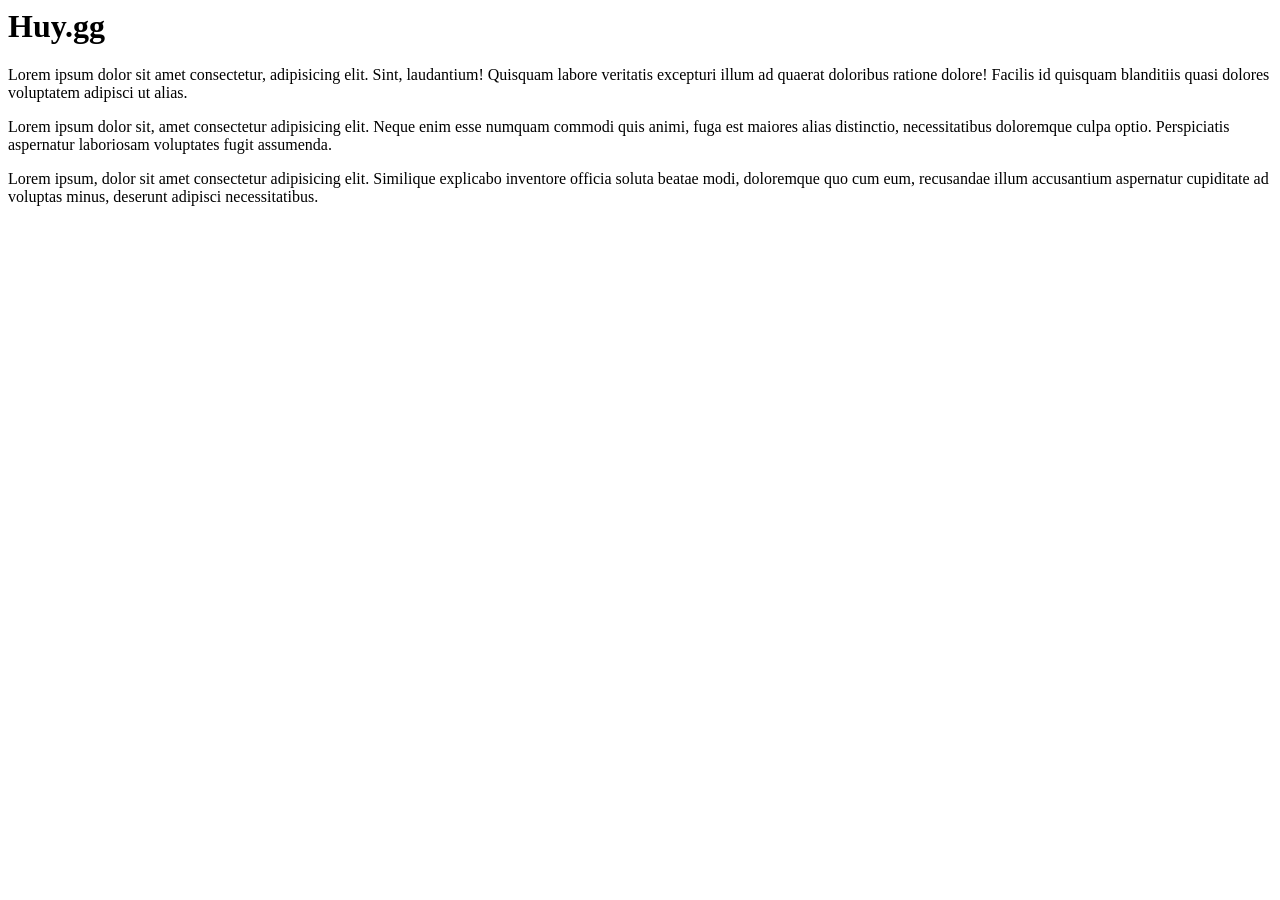
==== index.html @ 03ece43c "styling" ====
<html lang="en">
<head>
    <meta charset="UTF-8">
    <meta name="viewport" content="width=device-width, initial-scale=1.0">
    <title>Document</title>
    <link rel="styleshee" href="style.css">
</head>
<body>
    <h1>Huy.gg</h1>
    <p>Lorem ipsum dolor sit amet consectetur, adipisicing elit. Sint, laudantium! Quisquam labore veritatis excepturi illum ad quaerat doloribus ratione dolore! Facilis id quisquam blanditiis quasi dolores voluptatem adipisci ut alias.</p>
    <p>Lorem ipsum dolor sit, amet consectetur adipisicing elit. Neque enim esse numquam commodi quis animi, fuga est maiores alias distinctio, necessitatibus doloremque culpa optio. Perspiciatis aspernatur laboriosam voluptates fugit assumenda.</p>
    <p>Lorem ipsum, dolor sit amet consectetur adipisicing elit. Similique explicabo inventore officia soluta beatae modi, doloremque quo cum eum, recusandae illum accusantium aspernatur cupiditate ad voluptas minus, deserunt adipisci necessitatibus.</p>
</body>
</html>
---- style.css ----
body {
    margin: 0;
    background: pink;
    text-align: center;

}
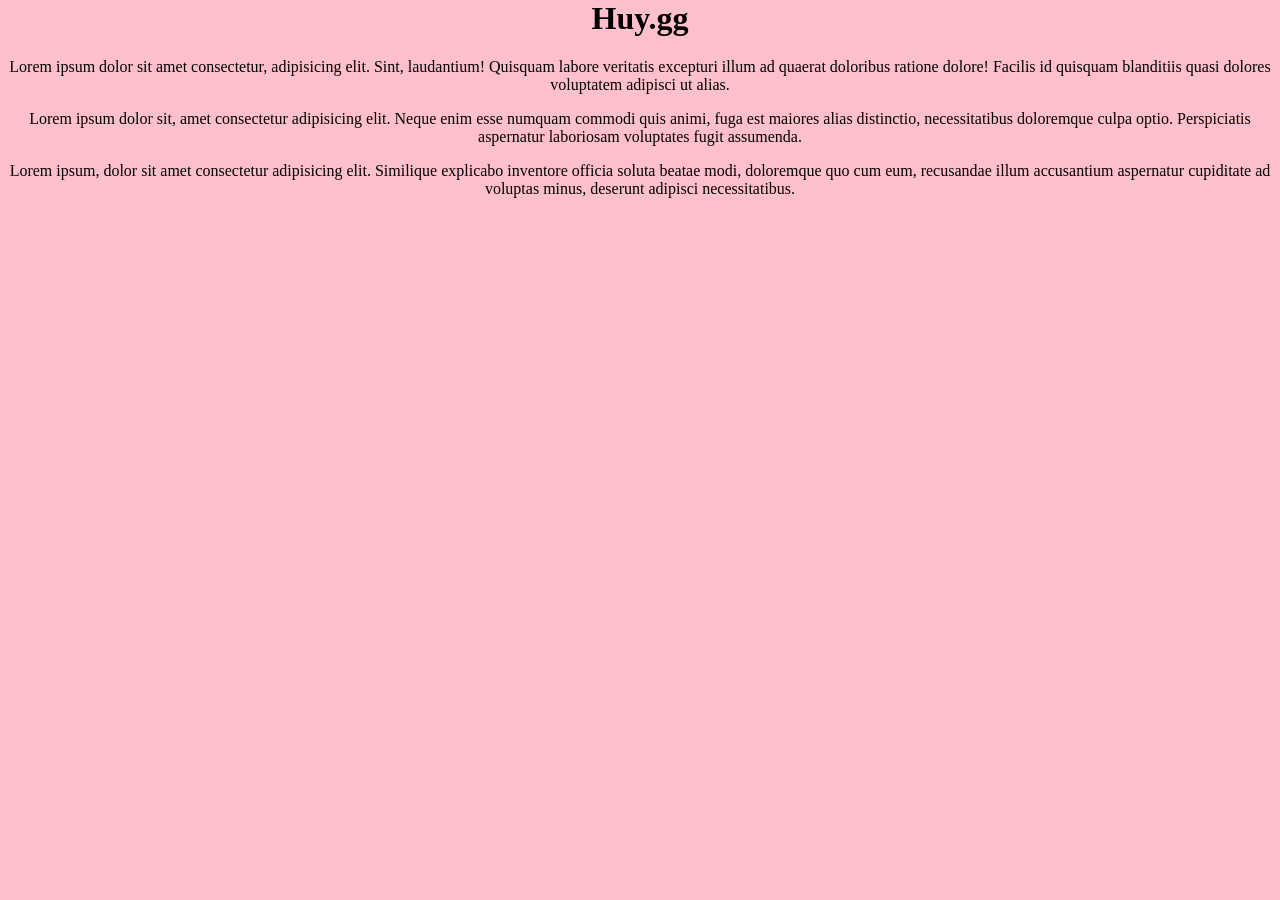
==== commit 13ad5a8c: "styling" ====
--- a/index.html
+++ b/index.html
@@ -3,7 +3,7 @@
     <meta charset="UTF-8">
     <meta name="viewport" content="width=device-width, initial-scale=1.0">
     <title>Document</title>
-    <link rel="styleshee" href="style.css">
+    <link rel="stylesheet" href="style.css">
 </head>
 <body>
     <h1>Huy.gg</h1>
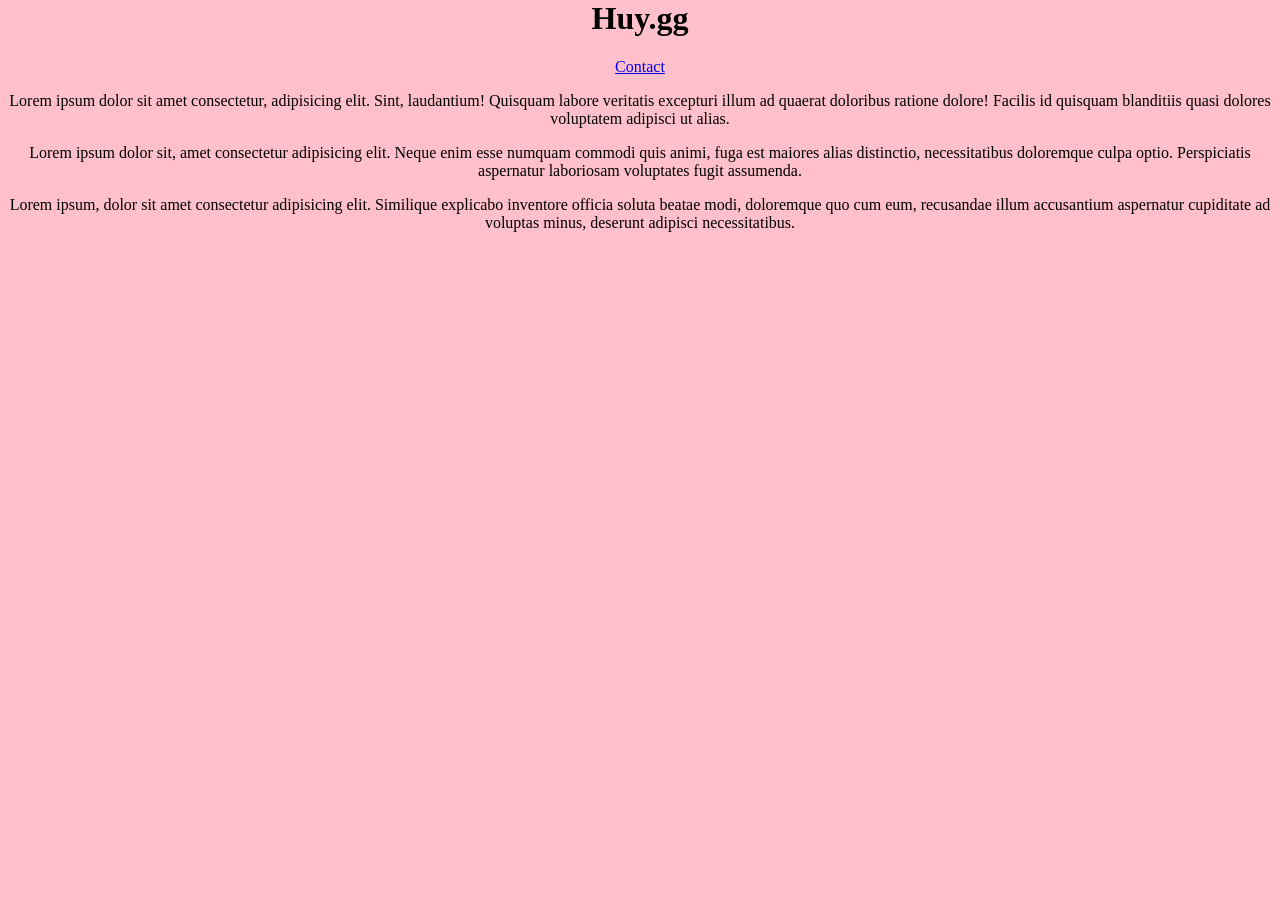
==== commit b3f157e1: "contact" ====
--- a/index.html
+++ b/index.html
@@ -7,6 +7,7 @@
 </head>
 <body>
     <h1>Huy.gg</h1>
+    <a href="/huy.gg/contact.html">Contact</a>
     <p>Lorem ipsum dolor sit amet consectetur, adipisicing elit. Sint, laudantium! Quisquam labore veritatis excepturi illum ad quaerat doloribus ratione dolore! Facilis id quisquam blanditiis quasi dolores voluptatem adipisci ut alias.</p>
     <p>Lorem ipsum dolor sit, amet consectetur adipisicing elit. Neque enim esse numquam commodi quis animi, fuga est maiores alias distinctio, necessitatibus doloremque culpa optio. Perspiciatis aspernatur laboriosam voluptates fugit assumenda.</p>
     <p>Lorem ipsum, dolor sit amet consectetur adipisicing elit. Similique explicabo inventore officia soluta beatae modi, doloremque quo cum eum, recusandae illum accusantium aspernatur cupiditate ad voluptas minus, deserunt adipisci necessitatibus.</p>
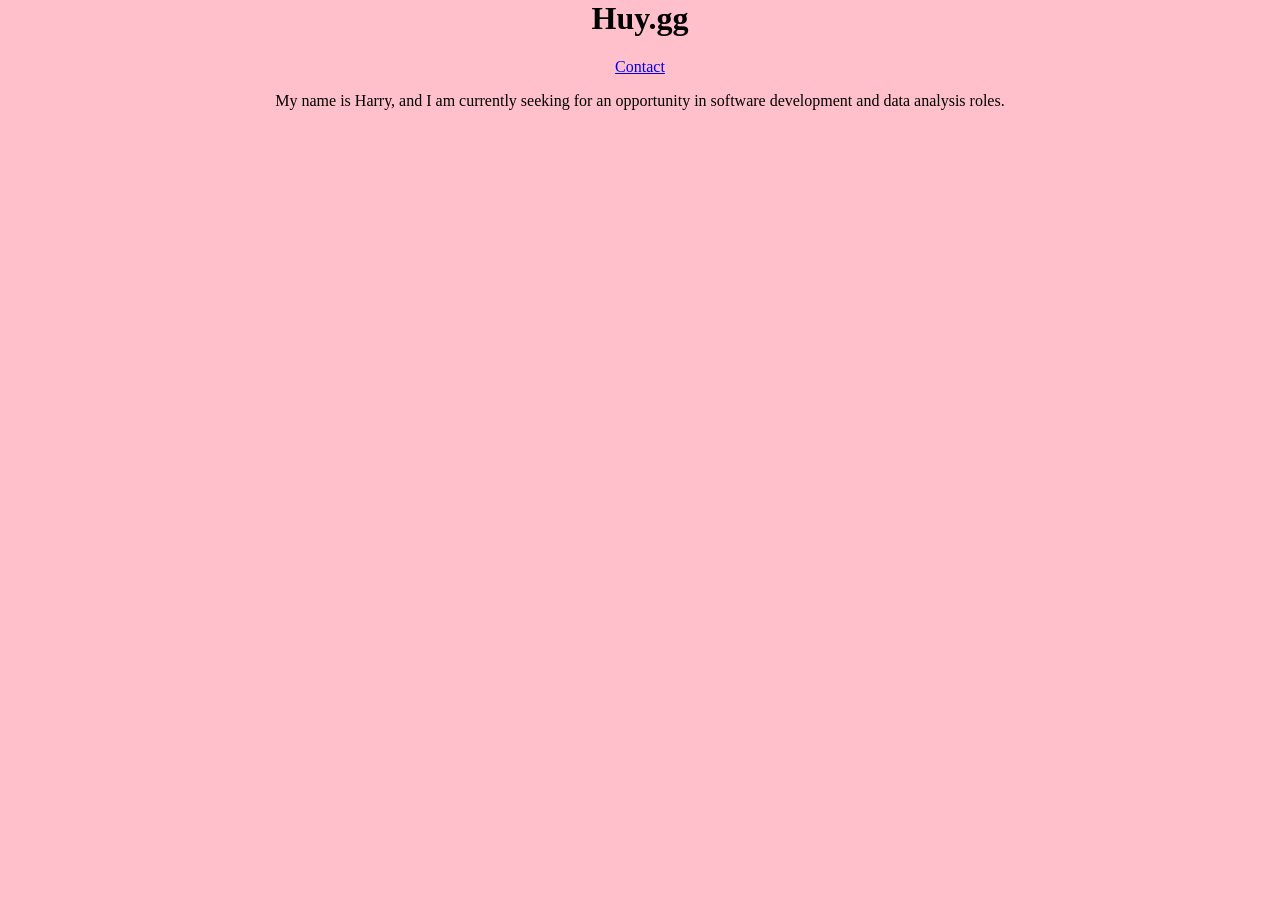
==== commit 15830876: "initialcommit" ====
--- a/index.html
+++ b/index.html
@@ -8,8 +8,6 @@
 <body>
     <h1>Huy.gg</h1>
     <a href="/huy.gg/contact.html">Contact</a>
-    <p>Lorem ipsum dolor sit amet consectetur, adipisicing elit. Sint, laudantium! Quisquam labore veritatis excepturi illum ad quaerat doloribus ratione dolore! Facilis id quisquam blanditiis quasi dolores voluptatem adipisci ut alias.</p>
-    <p>Lorem ipsum dolor sit, amet consectetur adipisicing elit. Neque enim esse numquam commodi quis animi, fuga est maiores alias distinctio, necessitatibus doloremque culpa optio. Perspiciatis aspernatur laboriosam voluptates fugit assumenda.</p>
-    <p>Lorem ipsum, dolor sit amet consectetur adipisicing elit. Similique explicabo inventore officia soluta beatae modi, doloremque quo cum eum, recusandae illum accusantium aspernatur cupiditate ad voluptas minus, deserunt adipisci necessitatibus.</p>
+    <p>My name is Harry, and I am currently seeking for an opportunity in software development and data analysis roles.</p>
 </body>
 </html>
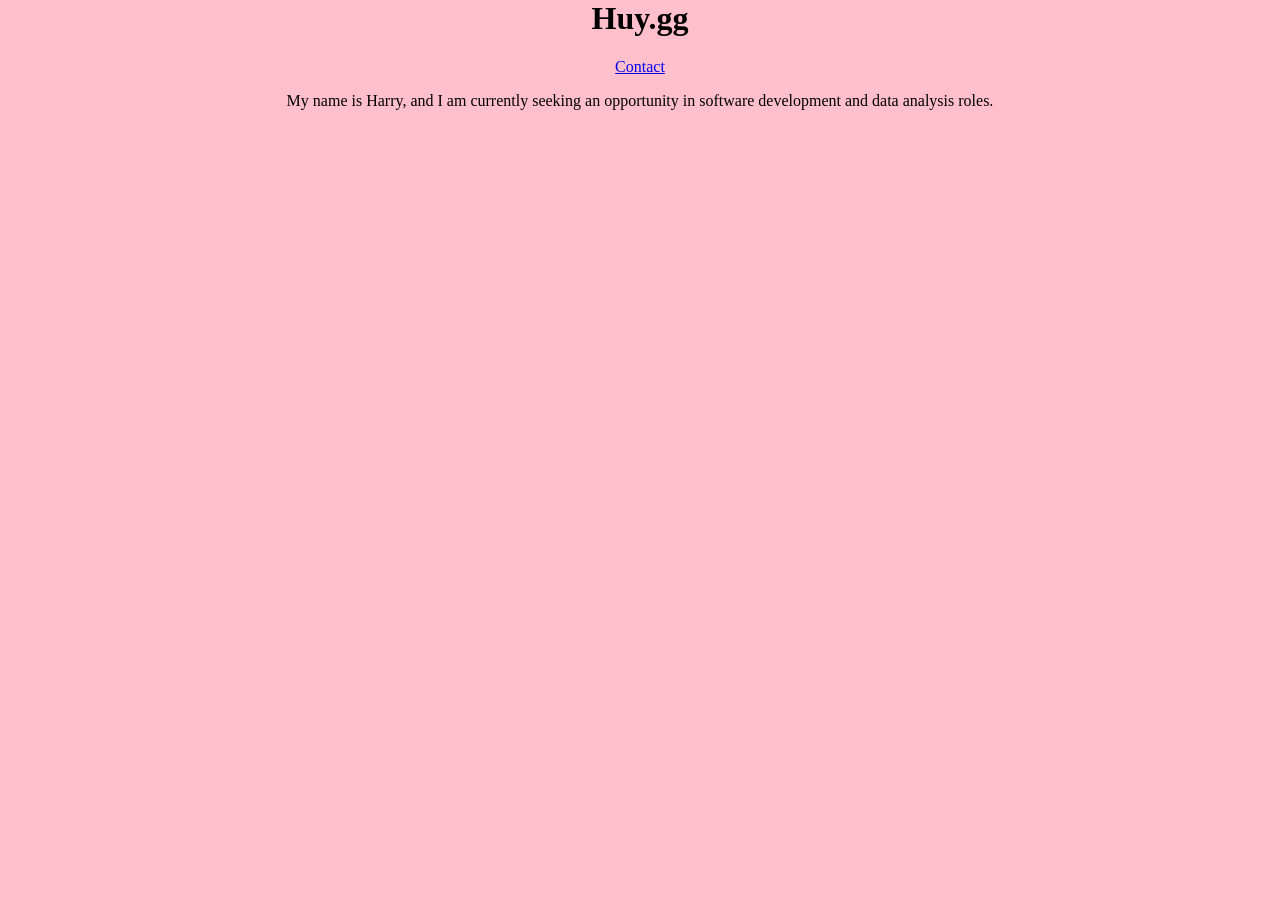
==== commit f7e1afde: "Update index.html" ====
--- a/index.html
+++ b/index.html
@@ -7,7 +7,7 @@
 </head>
 <body>
     <h1>Huy.gg</h1>
-    <a href="/huy.gg/contact.html">Contact</a>
-    <p>My name is Harry, and I am currently seeking for an opportunity in software development and data analysis roles.</p>
+    <a href="/contact.html">Contact</a>
+    <p>My name is Harry, and I am currently seeking an opportunity in software development and data analysis roles.</p>
 </body>
-</html>+</html>
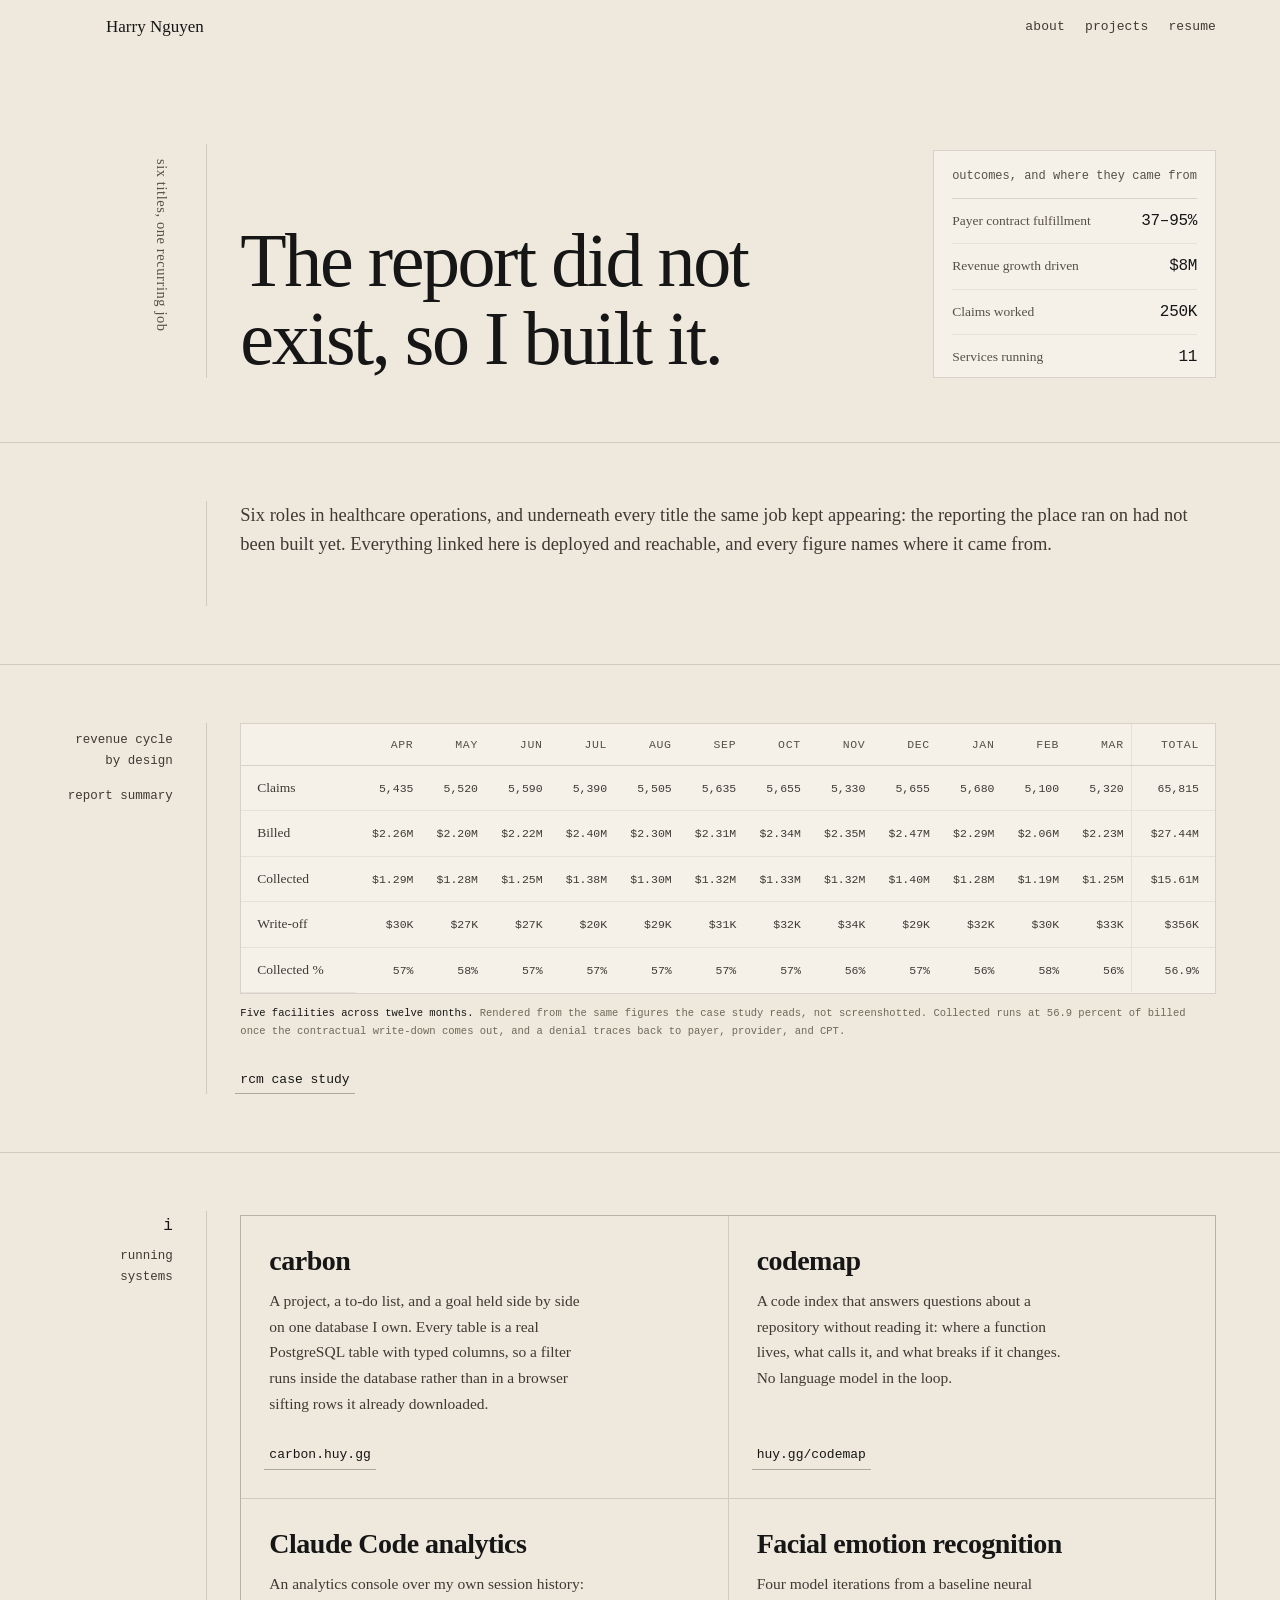
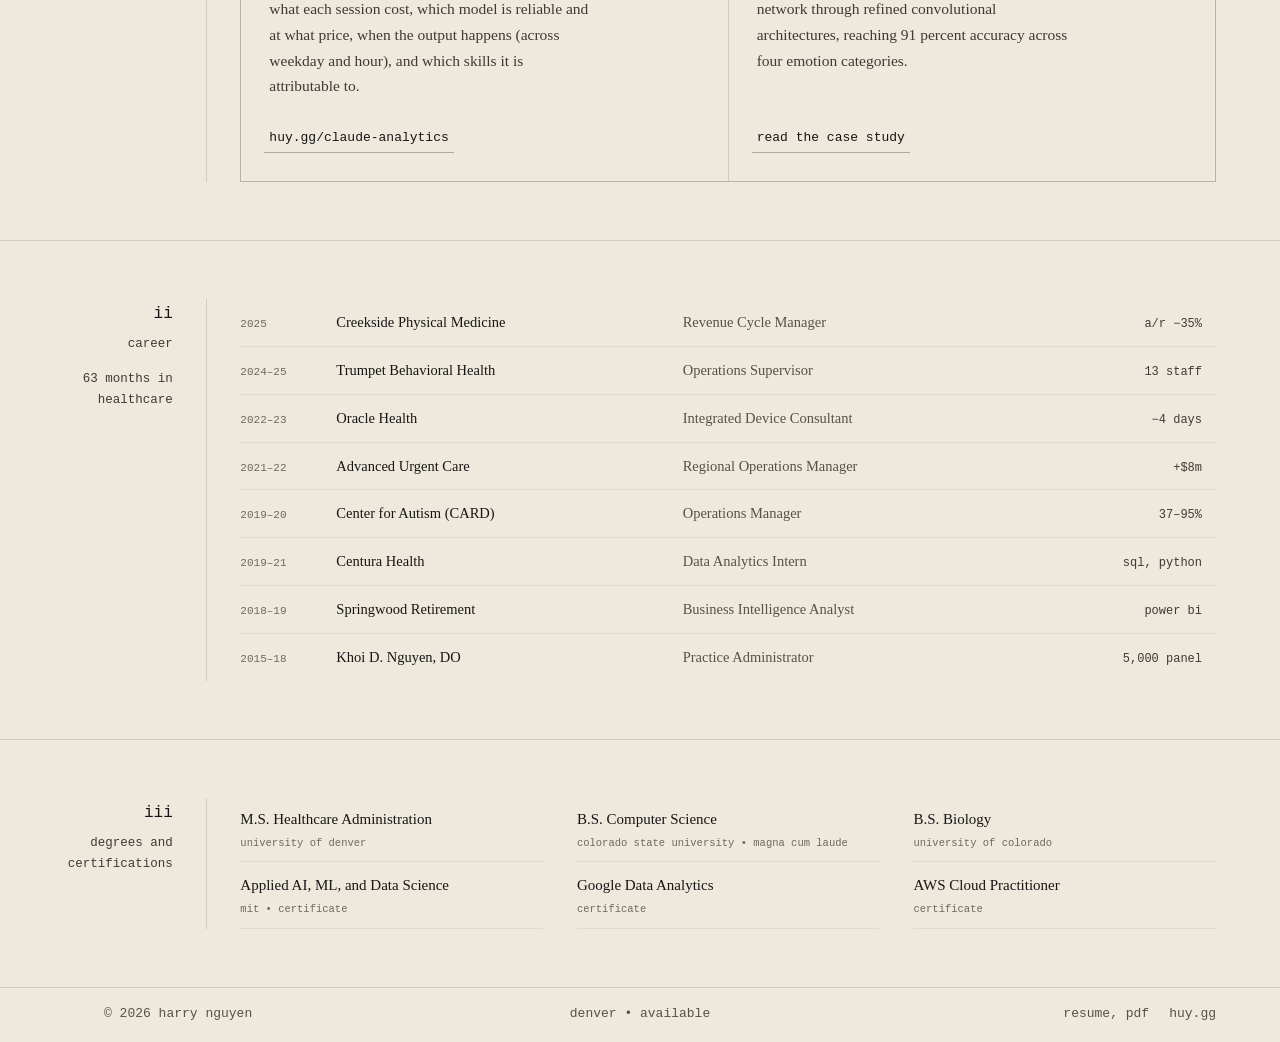
==== commit addfb41d: "Rebuild the RCM data on one window and one grain Every figure now comes from the raw ledger over DOS" ====
--- a/index.html
+++ b/index.html
@@ -1,13 +1,158 @@
+<!DOCTYPE html>
 <html lang="en">
 <head>
-    <meta charset="UTF-8">
-    <meta name="viewport" content="width=device-width, initial-scale=1.0">
-    <title>Document</title>
-    <link rel="stylesheet" href="style.css">
+<meta charset="utf-8">
+<meta name="viewport" content="width=device-width, initial-scale=1">
+<title>Harry Nguyen | Revenue Cycle and Data Analyst</title>
+<meta name="description" content="Ten years in healthcare operations and a technical background in data. The projects here are deployed and reachable, and the numbers come from the systems that produce them.">
+<meta name="author" content="Harry Nguyen">
+<meta name="color-scheme" content="light">
+<link rel="canonical" href="https://huy.gg/">
+<link rel="icon" href="/favicon.ico" sizes="any">
+<meta property="og:type" content="website">
+<meta property="og:site_name" content="huy.gg">
+<meta property="og:url" content="https://huy.gg/">
+<meta property="og:title" content="Harry Nguyen | Revenue Cycle and Data Analyst">
+<meta property="og:description" content="Ten years in healthcare operations and a technical background in data. The projects here are deployed and reachable.">
+<meta property="og:image" content="https://huy.gg/img/logo.png">
+<meta name="twitter:card" content="summary">
+<link rel="stylesheet" href="css/ink.css?v=20260822g">
 </head>
 <body>
-    <h1>Huy.gg</h1>
-    <a href="/contact.html">Contact</a>
-    <p>My name is Harry, and I am currently seeking an opportunity in software development and data analysis roles.</p>
+<div class="page">
+
+  <header class="bar">
+    <span class="markbar" aria-hidden="true"></span>
+    <span class="who">Harry Nguyen</span>
+    <span class="sp"></span>
+    <nav>
+      <a href="about.html">about</a>
+      <a href="projects.html">projects</a>
+      <a href="resume.html">resume</a>
+    </nav>
+  </header>
+
+  <section class="alcove">
+    <div class="mk"><span class="vert">six titles, one recurring job</span></div>
+    <div class="bd">
+    <h1>The report did not exist, so I built it.</h1>
+    <aside class="railcard">
+      <div class="cap">outcomes, and where they came from</div>
+      <div class="row"><span class="k">Payer contract fulfillment</span><span class="v">37&ndash;95%</span></div>
+      <div class="row"><span class="k">Revenue growth driven</span><span class="v">$8M</span></div>
+      <div class="row"><span class="k">Claims worked</span><span class="v">250K</span></div>
+      <div class="row"><span class="k">Services running</span><span class="v">11</span></div>
+    </aside>
+  </div>
+  </section>
+
+  <section class="band wide">
+    <div class="mk"></div>
+    <div class="bd">
+    <p style="margin-bottom:clamp(26px,4vw,46px);font-size:clamp(16px,1.7vw,18.5px);line-height:1.6;color:var(--sumi1)">Six roles in healthcare operations, and underneath every title the same job kept appearing: the reporting the place ran on had not been built yet. Everything linked here is deployed and reachable, and every figure names where it came from.</p>
+  </div>
+  </section>
+
+  <section class="band">
+    <div class="mk"><span>revenue cycle by design</span><span class="split">report summary</span></div>
+    <div class="bd">
+    <div class="reporttable"><table class="rcmrep rcmwide">
+        <thead><tr><th></th>
+        <th>Apr</th>
+        <th>May</th>
+        <th>Jun</th>
+        <th>Jul</th>
+        <th>Aug</th>
+        <th>Sep</th>
+        <th>Oct</th>
+        <th>Nov</th>
+        <th>Dec</th>
+        <th>Jan</th>
+        <th>Feb</th>
+        <th>Mar</th>
+        <th class="tot">Total</th></tr></thead><tbody>
+        <tr><th scope="row">Claims</th><td>5,435</td><td>5,520</td><td>5,590</td><td>5,390</td><td>5,505</td><td>5,635</td><td>5,655</td><td>5,330</td><td>5,655</td><td>5,680</td><td>5,100</td><td>5,320</td><td class="tot">65,815</td></tr>
+        <tr><th scope="row">Billed</th><td>$2.26M</td><td>$2.20M</td><td>$2.22M</td><td>$2.40M</td><td>$2.30M</td><td>$2.31M</td><td>$2.34M</td><td>$2.35M</td><td>$2.47M</td><td>$2.29M</td><td>$2.06M</td><td>$2.23M</td><td class="tot">$27.44M</td></tr>
+        <tr><th scope="row">Collected</th><td>$1.29M</td><td>$1.28M</td><td>$1.25M</td><td>$1.38M</td><td>$1.30M</td><td>$1.32M</td><td>$1.33M</td><td>$1.32M</td><td>$1.40M</td><td>$1.28M</td><td>$1.19M</td><td>$1.25M</td><td class="tot">$15.61M</td></tr>
+        <tr><th scope="row">Write-off</th><td>$30K</td><td>$27K</td><td>$27K</td><td>$20K</td><td>$29K</td><td>$31K</td><td>$32K</td><td>$34K</td><td>$29K</td><td>$32K</td><td>$30K</td><td>$33K</td><td class="tot">$356K</td></tr>
+        <tr><th scope="row">Collected %</th><td>57%</td><td>58%</td><td>57%</td><td>57%</td><td>57%</td><td>57%</td><td>57%</td><td>56%</td><td>57%</td><td>56%</td><td>58%</td><td>56%</td><td class="tot">56.9%</td></tr>
+        </tbody></table></div>
+    <div class="platecap"><b>Five facilities across twelve months.</b> Rendered from the same figures the case study reads, not screenshotted. Collected runs at 56.9 percent of billed once the contractual write-down comes out, and a denial traces back to payer, provider, and CPT.</div>
+    <a class="goto" href="dashboard.html">rcm case study</a>
+  </div>
+  </section>
+
+  <section class="band" id="work">
+    <div class="mk"><span class="n">i</span>running systems</div>
+    <div class="bd">
+    <div class="two">
+      <div>
+        <h2>carbon</h2>
+        <p>A project, a to-do list, and a goal held side by side on one database I own. Every table is a real PostgreSQL table with typed columns, so a filter runs inside the database rather than in a browser sifting rows it already downloaded.</p>
+        <a class="u" href="https://carbon.huy.gg">carbon.huy.gg</a>
+      </div>
+      <div>
+        <h2>codemap</h2>
+        <p>A code index that answers questions about a repository without reading it: where a function lives, what calls it, and what breaks if it changes. No language model in the loop.</p>
+        <a class="u" href="codemap.html">huy.gg/codemap</a>
+      </div>
+      <div>
+        <h2>Claude Code analytics</h2>
+        <p>An analytics console over my own session history: what each session cost, which model is reliable and at what price, when the output happens (across weekday and hour), and which skills it is attributable to.</p>
+        <a class="u" href="claude-analytics.html">huy.gg/claude-analytics</a>
+      </div>
+      <div>
+        <h2>Facial emotion recognition</h2>
+        <p>Four model iterations from a baseline neural network through refined convolutional architectures, reaching 91 percent accuracy across four emotion categories.</p>
+        <a class="u" href="projects.html#emotion">read the case study</a>
+      </div>
+    </div>
+  </div>
+  </section>
+
+  <section class="band" id="career">
+    <div class="mk"><span class="n">ii</span><span>career</span><span class="split">63 months in healthcare</span></div>
+    <div class="bd">
+    <table>
+      <tr><td class="yr">2025</td><td class="org">Creekside Physical Medicine</td><td class="role">Revenue Cycle Manager</td><td class="met">a/r &minus;35%</td></tr>
+      <tr><td class="yr">2024&ndash;25</td><td class="org">Trumpet Behavioral Health</td><td class="role">Operations Supervisor</td><td class="met">13 staff</td></tr>
+      <tr><td class="yr">2022&ndash;23</td><td class="org">Oracle Health</td><td class="role">Integrated Device Consultant</td><td class="met">&minus;4 days</td></tr>
+      <tr><td class="yr">2021&ndash;22</td><td class="org">Advanced Urgent Care</td><td class="role">Regional Operations Manager</td><td class="met">+$8m</td></tr>
+      <tr><td class="yr">2019&ndash;20</td><td class="org">Center for Autism (CARD)</td><td class="role">Operations Manager</td><td class="met">37&ndash;95%</td></tr>
+      <tr><td class="yr">2019&ndash;21</td><td class="org">Centura Health</td><td class="role">Data Analytics Intern</td><td class="met">sql, python</td></tr>
+      <tr><td class="yr">2018&ndash;19</td><td class="org">Springwood Retirement</td><td class="role">Business Intelligence Analyst</td><td class="met">power bi</td></tr>
+      <tr><td class="yr">2015&ndash;18</td><td class="org">Khoi D. Nguyen, DO</td><td class="role">Practice Administrator</td><td class="met">5,000 panel</td></tr>
+    </table>
+  </div>
+  </section>
+
+  <section class="band" id="resume">
+    <div class="mk"><span class="n">iii</span>degrees and certifications</div>
+    <div class="bd">
+    <div class="caps">
+      <div><div class="d">M.S. Healthcare Administration</div><div class="i">university of denver</div></div>
+      <div><div class="d">B.S. Computer Science</div><div class="i">colorado state university &bull; magna cum laude</div></div>
+      <div><div class="d">B.S. Biology</div><div class="i">university of colorado</div></div>
+      <div><div class="d">Applied AI, ML, and Data Science</div><div class="i">mit &bull; certificate</div></div>
+      <div><div class="d">Google Data Analytics</div><div class="i">certificate</div></div>
+      <div><div class="d">AWS Cloud Practitioner</div><div class="i">certificate</div></div>
+    </div>
+  </div>
+  </section>
+
+  <footer class="tech">
+    <span class="foot-l">
+      <span class="markfoot" aria-hidden="true"></span>
+      <span>© 2026 harry nguyen</span>
+    </span>
+    <span class="foot-c">denver &bull; available</span>
+    <span class="foot-r">
+      <a href="Harry_Nguyen_Resume.pdf">resume, pdf</a>
+      <a href="https://huy.gg">huy.gg</a>
+    </span>
+  </footer>
+
+</div>
+<script src="js/zoom.js"></script>
 </body>
 </html>
--- a/css/ink.css
+++ b/css/ink.css
@@ -0,0 +1,508 @@
+/* huy.gg — ink
+   ------------------------------------------------------------------
+   Sumi is one pigment at several dilutions, which is why this is monochrome
+   and warm at the same time. Ground is washi. Type runs from full ink to a
+   pale wash. The only color on any page is the vermilion already inside the
+   mark, so nothing is added and no accent is declared.
+
+   Two structural ideas carry the layout. Ma (間): negative space is an active
+   element, so the padding scale is generous and holds past the first screen
+   rather than collapsing into a dense page. And tokonoma: each page opens on
+   one thing, with the space around it doing the composing. */
+
+:root{
+  --washi:#EFE9DD;         /* ground. Same value the sphere plugin already uses. */
+  --raise:#F5F1E8;         /* raised paper */
+  --sumi:#161616;          /* full ink */
+  --sumi1:#3E3A34;         /* two parts water */
+  --sumi2:#565147;         /* four parts. Measured 6.52:1 on washi. It was
+                              #6E6759 at 4.64, indistinguishable from sumi3's
+                              4.56, so the file described four dilutions and
+                              shipped three. Picked off the warm axis between
+                              sumi1 and the old value, not sampled by eye. */
+  --sumi3:#706858;         /* wash. Measured at 4.56:1 on washi; #9B9384 was
+                              2.52:1 and carried the nav, every label, and every
+                              caption on the site. Rules stay lighter: a hairline
+                              is not text and is held to the 3:1 UI bound. */
+  --rule:rgba(22,22,22,.14);
+  --rule2:rgba(22,22,22,.3);
+  --hair:rgba(22,22,22,.07);
+
+  --face:Charter,"Bitstream Charter","Iowan Old Style","Palatino Linotype",Georgia,serif;
+  --tech:ui-monospace,SFMono-Regular,Menlo,Consolas,"Liberation Mono",monospace;
+  --pad:clamp(20px,5vw,64px);
+}
+
+*{box-sizing:border-box;margin:0;padding:0}
+html{scroll-behavior:smooth}
+
+body{background:var(--washi);color:var(--sumi1);font-family:var(--face);
+     font-size:16px;line-height:1.66;-webkit-font-smoothing:antialiased;
+     text-rendering:optimizeLegibility}
+
+a{color:inherit;text-decoration:none}
+a:hover{text-decoration:underline;text-underline-offset:4px;text-decoration-thickness:1px}
+a:focus-visible{outline:2px solid var(--sumi);outline-offset:4px}
+img{max-width:100%;height:auto;display:block}
+
+.page{max-width:1280px;margin:0 auto}
+
+/* ---------- the spine ----------
+   A margin column runs the full height of every page carrying notation, with a
+   continuous hairline between it and the content. It is the manuscript margin,
+   and it is what makes the layout use its width instead of leaving a narrow
+   column of text floating inside a wide frame. Content sits against the rule;
+   the notation hangs outside it. */
+.band,.alcove{display:grid;
+  grid-template-columns:clamp(74px,8.5vw,132px) minmax(0,1fr);
+  gap:0 clamp(16px,2.6vw,34px)}
+/* The margin carries the stack an entry was built with, which is information a
+   reader scans for, so it is not held at wash strength. It sits at sumi1, 9.34.
+   When this changed, sumi2 was no step at all: 4.64 against sumi3's 4.56. That
+   is what prompted fixing sumi2, and the middle rung now exists at 6.52 if this
+   ever wants to come back down. Size is what keeps it subordinate: 12.5px mono,
+   right-aligned, against a 25px serif title. */
+/* A flex column pinned to the end edge, not plain right-aligned text: an item
+   wider than the column, "computer vision", overflowed the right edge in normal
+   flow and carried its bullet past the others. Pinned to flex-end the right
+   edges hold and an over-long item grows left into empty margin. */
+.mk{display:flex;flex-direction:column;align-items:flex-end;
+    font-family:var(--tech);font-size:12.5px;line-height:1.65;color:var(--sumi1);
+    text-align:right;padding-top:7px;position:sticky;top:16px;align-self:start}
+/* The numeral leads its label at full ink, and sits on the title's line rather
+   than floating above the margin: the 8px top padding is what drops its
+   baseline onto the h2's. The gap under it separates the index from the stack,
+   which are two different kinds of fact. It was an inline style repeated on
+   every section, which is a rule with no home. */
+/* The index is a different order of thing from the stack it heads, so it gets
+   its own size rather than the label's. Not underlined: a rule here reads as a
+   link on a page where .goto and .u are the only underlined things.
+
+   It centers on the title's line box, not its baseline. Baseline alignment put
+   the numeral visibly under the title's middle, because a 16px box against a
+   30px line sits 7px low when both start at the same y. The 7px .mk padding is
+   that correction. */
+.mk .n{display:block;font-size:16px;line-height:1;color:var(--sumi);margin-bottom:12px}
+/* One tool per line. Run together on wrapped lines the stack read as a phrase,
+   and a reader looking for whether a thing uses Postgres had to parse a
+   sentence. The right edges align against the rule, since that is the edge the
+   margin hangs from; the bullets ride the ragged left. */
+/* nowrap: "computer vision" and "power query" are single entries and broke
+   across two lines in a 132px column, reading as two tools. Right alignment
+   means an over-long item grows leftward into empty margin, never over content,
+   and below 820px the whole spine collapses to a run-in line anyway. */
+.mk .s{display:block;line-height:1.85;white-space:nowrap}
+/* The bullet trails rather than leads. In a right-aligned column the last
+   character of every line lands on the same x, so a trailing bullet draws a
+   straight edge against the rule while a leading one rides the ragged side. */
+.mk .s::after{content:"\2022";font-size:10px;margin-left:7px;color:var(--sumi3)}
+/* Two labels in a 132px column, separated by the space between them and
+   nothing else. A bullet had to earn its place here and could not: inline it
+   landed mid-phrase, since both labels already wrap, and on its own line it was
+   a glyph doing what a blank line does without adding ink to the margin. */
+.mk .split{margin-top:15px}
+.bd{border-left:1px solid var(--rule);padding-left:clamp(16px,2.6vw,34px);min-width:0}
+.tech{font-family:var(--tech);font-size:10.5px;line-height:1.75;color:var(--sumi3);letter-spacing:0}
+.tech a:hover{color:var(--sumi)}
+.tech a[aria-current="page"]{color:var(--sumi)}
+
+/* ---------- identity bar. Deliberately almost nothing. ---------- */
+.bar{display:flex;align-items:center;gap:16px;padding:14px var(--pad);flex-wrap:wrap}
+/* Mark and name are one link home, the convention a visitor already expects, so
+   the way back does not depend on noticing the nav. On the home page itself
+   they stay plain spans. */
+.bar .home{display:inline-flex;align-items:center;gap:16px}
+.bar .home:hover{text-decoration:none}
+.bar .home:hover .who{text-decoration:underline;text-underline-offset:4px;
+                      text-decoration-thickness:1px}
+.bar .markbar{width:26px;height:26px;flex:0 0 auto;
+              background:url("../img/logo.png") center/contain no-repeat}
+/* The name holds its ratio to the nav: it was 15px against 10.5, so 1.43, and
+   18 against 12.5 keeps it. The mark stays 26px, which is what sets the bar's
+   height, so the row does not grow. */
+/* line-height pinned to the mark's 26px: at 18px the body's 1.66 gives a 29.9px
+   line box, which took over as the tallest thing in the row and grew the bar to
+   58, breaking the footer it is matched to. */
+.bar .who{font-size:17px;line-height:26px;color:var(--sumi)}
+.bar .sp{flex:1}
+.bar nav{display:flex;gap:20px;flex-wrap:wrap}
+/* The nav carries a page's controls, so it outranks the margin notation rather
+   than sitting a shade under it. At 10.5px in sumi2 it was the lighter of the
+   two. Color does the work here, not font-weight: a mono face at 500 thickens
+   into mud at this size. */
+.bar nav a,.bar nav span{font-family:var(--tech);font-size:13px;font-weight:500;
+                         color:var(--sumi1);letter-spacing:.01em}
+.bar nav a:hover{color:var(--sumi)}
+
+/* ---------- the alcove: one thing, and the space around it ---------- */
+/* Trimmed from 11vw/8vw: the alcove was 502px tall and pushed the first
+   figure 75px below the fold on a 1366x720 laptop. The air is still the
+   point, it just no longer costs the evidence. */
+.alcove{padding:clamp(40px,7vw,96px) var(--pad) clamp(34px,5vw,64px)}
+.alcove .bd{display:grid;grid-template-columns:minmax(0,1fr) auto;
+            gap:clamp(20px,3.4vw,48px);align-items:end}
+.alcove h1{font-weight:400;font-size:clamp(36px,7.4vw,84px);line-height:1.02;
+           letter-spacing:-.034em;color:var(--sumi);max-width:16ch;text-wrap:balance}
+.alcove .railcard{justify-self:end}
+.alcove h1{font-weight:400;font-size:clamp(34px,7vw,76px);line-height:1.03;
+           letter-spacing:-.032em;color:var(--sumi);max-width:15ch;text-wrap:balance}
+
+/* The inscription hangs in the margin, set vertically, which is the one place
+   it reads as an inscription rather than as a stray label. Latin in vertical-rl
+   rotates rather than stacks; held to one column, since a second reverses the
+   reading order. */
+.vert{writing-mode:vertical-rl;text-orientation:mixed;white-space:nowrap;
+      font-family:var(--face);font-size:clamp(12.5px,1.3vw,14.5px);
+      letter-spacing:.04em;color:var(--sumi2);margin-left:auto;padding-top:8px}
+
+/* A rule-separated rail, framed. Not the hero metric card DESIGN.md bans:
+   nothing tilts, nothing floats, and no single figure is set loose in a panel.
+   It replaces the mark here, because the mark is identity and this space is
+   worth evidence. On a 1366x720 laptop the first figure was 75px below the
+   fold; putting it in the alcove is what recovers it. */
+.railcard{flex:0 1 340px;min-width:250px;max-width:360px;border:1px solid var(--rule);
+          background:var(--raise);padding:16px 18px 6px;margin-left:clamp(12px,3vw,40px);
+          margin-top:6px}
+/* 12px on sumi2, up from 10px on sumi3. It was the smallest text on any page,
+   at wash strength, and it is the line that tells a reader what the four figures
+   underneath it are. 4.56 to 6.52 on washi. */
+.railcard .cap{font-family:var(--tech);font-size:12px;color:var(--sumi2);
+               padding-bottom:11px;border-bottom:1px solid var(--rule)}
+/* 9px rather than 11, matching the codemap rail. Four rows under a cap read as
+   one table, and the looser step made them read as four separate lines. The
+   last row drops its padding too, so the card's bottom edge sits on the text
+   rather than on a phantom rule's worth of space. */
+.railcard .row{display:flex;align-items:baseline;justify-content:space-between;
+               gap:14px;padding:9px 0;border-bottom:1px solid var(--hair)}
+.railcard .row:last-child{border-bottom:0;padding-bottom:0}
+.railcard .k{font-size:13.5px;color:var(--sumi2);line-height:1.35}
+.railcard .v{font-family:var(--tech);font-size:16px;color:var(--sumi);
+             font-variant-numeric:tabular-nums;letter-spacing:-.02em;white-space:nowrap}
+
+/* ---------- bands. Same breathing rate as the alcove, on purpose. ---------- */
+.band{padding:clamp(30px,4.6vw,58px) var(--pad);border-top:1px solid var(--rule)}
+/* A rule means a new item. A band that continues the entry above it carries no
+   rule and closes the gap, so supporting detail reads as part of its project
+   rather than as the next one. */
+.band.cont{border-top:0;padding-top:0}
+.bd > .k:first-child{margin-bottom:clamp(14px,2.4vw,26px)}
+
+/* A lattice rather than a row of boxes: the gap is a rule, so the grid reads as
+   ruled paper and fills the measure instead of leaving a ragged right edge. */
+/* Two columns, fixed. auto-fit resolved to three at wide widths and left two
+   dead cells showing the rule color through, because the lattice paints its
+   gaps. An even column count divides the entries cleanly instead. */
+.two{display:grid;grid-template-columns:repeat(2,minmax(0,1fr));
+     gap:1px;background:var(--rule);border:1px solid var(--rule);margin-top:4px}
+.two > div:last-child:nth-child(odd){grid-column:1/-1}
+@media (max-width:640px){.two{grid-template-columns:1fr}}
+
+/* Every project entry has one shape: prose at full width, then the visual at
+   full width, then supporting detail in two columns underneath. A terminal is a
+   visual and so is a confusion matrix, so neither gets squeezed into a side
+   column while a screenshot elsewhere gets the whole width. */
+.visual{margin:clamp(18px,2.6vw,28px) 0 0}
+.detail{display:grid;grid-template-columns:repeat(auto-fit,minmax(260px,1fr));
+        gap:clamp(22px,3.2vw,44px);margin-top:clamp(16px,2.4vw,26px);align-items:start}
+/* Supporting detail is one register. A bullet, a table row, and the paragraph
+   beside them were setting at 14.5, 14.5, and 15.5px, which reads as three
+   different treatments sitting in the same row. Figures stay mono and smaller
+   on purpose: they are a different kind of thing, not a different size of the
+   same thing. */
+.detail p,.detail li,.detail td{font-size:14.5px;line-height:1.66}
+.detail p{max-width:46ch}
+.detail .met{font-size:12.5px}
+@media (max-width:640px){.detail{grid-template-columns:1fr;gap:22px}}
+/* The link sits at the foot of its cell, not wherever the prose happens to end,
+   so two entries side by side put the same control on the same line. Left edge,
+   because it aligns with the heading and the paragraph above it; a right-hung
+   link would be the only element in the plate not on that axis. */
+.two > div{background:var(--washi);padding:clamp(18px,2.4vw,28px);
+     display:flex;flex-direction:column;align-items:flex-start}
+/* `margin-top:auto` is what pushes the link down, but in the tallest cell it
+   resolves to zero and the link ends up sitting against the last line of prose,
+   reading as one more line of the paragraph. The floor lives on the paragraph
+   instead, so the gap holds whether or not there is slack to distribute. */
+.two > div > .u{margin-top:auto}
+.two > div > p:last-of-type{margin-bottom:clamp(18px,2.6vw,26px)}
+.two p{max-width:42ch}
+/* Entry headings are set here and nowhere else. Inline sizes on some entries
+   and none on others is what made three of them read as a different face. */
+.bd h2{font-weight:700;font-size:clamp(21px,2.2vw,25px);line-height:1.2;
+       letter-spacing:-.018em;color:var(--sumi);margin-bottom:11px}
+.two h2{font-size:clamp(21px,2.6vw,28px);margin-bottom:10px}
+p{color:var(--sumi1);max-width:46ch;font-size:15.5px}
+p + p{margin-top:12px}
+/* A project entry is one object: its opening paragraph and its outcome caption
+   run the full width of the plate between them, rather than stopping short at a
+   reading measure and leaving the entry looking like two narrow columns wrapped
+   around a wide image. */
+.wide p{max-width:none}
+/* .u and .goto are one treatment. They were 11px and 13px, which meant the same
+   action read as two different controls depending on where it sat. */
+
+/* ---------- figures: ink at display size, never a card ---------- */
+.figs{display:grid;grid-template-columns:repeat(auto-fit,minmax(140px,1fr));
+      gap:clamp(20px,3.4vw,44px)}
+.figs b{display:block;font-weight:400;font-size:clamp(32px,5vw,56px);line-height:1;
+        letter-spacing:-.04em;color:var(--sumi);font-variant-numeric:tabular-nums}
+.figs span{display:block;margin-top:11px;font-family:var(--tech);font-size:10.5px;
+           color:var(--sumi3);line-height:1.7}
+
+/* ---------- plates. The screenshots keep their color; it now means
+              "real captured output" rather than decoration. ---------- */
+/* A plate no longer navigates. It opens the capture at full size, which is what
+   a reader clicking a screenshot is actually asking for, and it frees the entry
+   to carry one honest link to the running thing instead. The cue is a corner
+   badge rather than a cursor change alone, because a cursor is only discoverable
+   once the pointer is already there. */
+.plate{border:1px solid var(--rule);background:#fff;overflow:hidden;display:block;
+       position:relative;cursor:zoom-in}
+.plate::after{content:"enlarge";position:absolute;right:10px;bottom:10px;
+              font-family:var(--tech);font-size:10px;letter-spacing:.06em;
+              color:var(--sumi);background:rgba(245,241,232,.94);
+              border:1px solid var(--rule2);padding:4px 9px;
+              opacity:0;transition:opacity .18s ease;pointer-events:none}
+.plate:hover::after,.plate:focus-visible::after{opacity:1}
+@media (hover:none){.plate::after{opacity:.92}}
+.platecap{font-family:var(--tech);font-size:10.5px;color:var(--sumi3);margin-top:11px;
+          line-height:1.7;max-width:none}
+.platecap b{color:var(--sumi);font-weight:400}
+
+/* A code sample shown the way a plate shows an image: same rule, same white ground.
+   It scrolls in its own box so a long dictionary never sets the page height. */
+.codeplate{border:1px solid var(--rule);background:#fff;overflow:auto;
+  max-height:clamp(300px,46vh,460px);padding:14px 16px;display:block}
+.codeplate code{font-family:var(--tech);font-size:11.5px;line-height:1.66;
+  color:var(--sumi1);white-space:pre;display:block}
+
+/* The operational report, rendered from the same figures the dashboard reads rather than
+   screenshotted, so it cannot drift out of agreement with them. Months run across, which is
+   the source report's orientation, and that only fits because the money is abbreviated the
+   way the dashboard KPIs already abbreviate it: at full precision a row label plus thirteen
+   columns needs about 1,410px against an 800px measure. */
+.reporttable{border:1px solid var(--rule);background:var(--raise);overflow:hidden}
+table.rcmrep{width:100%;border-collapse:collapse}
+
+/* One ink for every figure. Weighting two of the five rows put the emphasis where a reader
+   had not asked for it; a report is a surface to read across, not an argument with a lead.
+   The hovered row lifts to white instead, so emphasis follows the reader. */
+table.rcmrep th[scope=row]{font-family:inherit;font-size:13.5px;font-weight:400;
+  color:var(--sumi1);text-align:left;padding:11px 16px;white-space:nowrap}
+table.rcmrep td{font-family:var(--tech);font-variant-numeric:tabular-nums;font-size:11.5px;
+  color:var(--sumi1);text-align:right;white-space:nowrap;padding:11px 7px}
+table.rcmrep thead th{font-family:var(--tech);font-size:11.5px;font-weight:400;color:var(--sumi2);
+  letter-spacing:.06em;text-transform:uppercase;text-align:right;white-space:nowrap;
+  padding:11px 7px;border-bottom:1px solid var(--rule)}
+table.rcmrep thead th .yr{opacity:.58;margin-left:3px}
+table.rcmrep .tot{padding-right:16px;border-left:1px solid var(--hair)}
+
+/* Hover lights the whole row, label and total included, so the eye can hold a month while
+   reading twelve columns of figures. */
+table.rcmrep tbody tr:hover th,table.rcmrep tbody tr:hover td{background:#fff;color:var(--sumi)}
+@media (max-width:720px){
+  .reporttable{overflow-x:auto}
+  table.rcmrep{min-width:660px}
+}
+/* No emphasis rule for lead paragraphs. Tried and removed on 2026-08-12: this
+   design does emphasis by position and size, and it already runs four scanning
+   layers, the margin notation, the titles, the railcard figures, and the
+   platecap lead-ins, without bolding a word of running text. A single bolded
+   phrase across six entries and four pages read as an accident rather than a
+   system. If it ever comes back it goes on all six or none. */
+
+/* Every entry that has a running destination says so on one line, sitting across
+   from the entry's title and sharing its baseline, so the name of the thing and
+   the way to reach it are read together rather than the route being buried in a
+   supporting column further down. An address is spelled out only when it names a
+   host other than this one, and then it is the object of the verb rather than a
+   second field: "Visit carbon.huy.gg", not "Visit the landing page" trailed by a
+   gray URL. huy.gg/dashboard would only repeat what the click already promises. */
+.ehead{display:flex;align-items:baseline;justify-content:space-between;
+       gap:clamp(18px,4vw,60px);flex-wrap:wrap}
+/* The rule aligns with the title's baseline, not the link's text. Baseline
+   alignment lines up the two sets of letters, but the link's rule then hangs
+   3.3px lower, under its own descender and 3px of padding, and the eye reads
+   the whole link as sitting low. Shifting by that measured amount puts the rule
+   on the title's baseline; relative positioning, so the row's layout is
+   untouched. */
+.ehead .goto{margin-top:0;margin-bottom:11px;position:relative;top:-3.3px}
+@media (max-width:640px){.ehead{gap:4px}.ehead .goto{margin-top:2px}}
+/* 13px, matching the nav: at 11px a page's primary action was set smaller than
+   its chrome. Not a filled button at rest. This palette has no filled shapes,
+   so a solid block would outweigh the title beside it and five of them would
+   stack into the page's dominant rhythm. The fill happens on hover instead, so
+   the affordance is there when a pointer looks for it. */
+.goto,.u{display:inline-flex;align-items:baseline;gap:12px;flex-wrap:wrap;
+      margin-top:clamp(18px,2.6vw,26px);font-family:var(--tech);font-size:13px;
+      color:var(--sumi);border-bottom:1px solid var(--rule2);padding:2px 5px 3px;
+      margin-left:-5px;margin-right:-5px;
+      transition:background .14s ease,color .14s ease}
+.goto:hover,.u:hover{text-decoration:none;border-bottom-color:var(--sumi);
+            background:var(--sumi);color:var(--washi)}
+
+/* ---------- the lightbox ----------
+   Ink at full strength over the page, so the capture is the only lit thing.
+   Click the image to go between fit and native size, click the ground to leave. */
+.lb{position:fixed;inset:0;z-index:90;display:none;
+    background:rgba(22,22,22,.95)}
+.lb.open{display:block}
+.lb-stage{position:absolute;inset:0;overflow:auto;
+          display:flex;align-items:center;justify-content:center;padding:clamp(16px,4vw,56px)}
+.lb-stage img{max-width:100%;max-height:82vh;width:auto;height:auto;cursor:zoom-in;
+              background:#fff;border:1px solid rgba(239,233,221,.25);margin:auto}
+.lb-stage.in{display:block}
+.lb-stage.in img{max-width:none;max-height:none;cursor:zoom-out;margin:0}
+.lb-bar{position:absolute;left:0;right:0;bottom:0;display:flex;align-items:baseline;
+        gap:18px;padding:14px clamp(16px,4vw,56px);font-family:var(--tech);
+        font-size:10.5px;line-height:1.6;color:rgba(239,233,221,.72);
+        background:linear-gradient(rgba(22,22,22,0),rgba(22,22,22,.82) 42%)}
+/* The caption runs the width of the bar. Capped at a reading measure it set to
+   two fifths of the screen and wrapped three times under a very wide plate. */
+.lb-txt{flex:1;max-width:none}
+.lb-x{margin-left:auto;background:none;border:0;border-bottom:1px solid rgba(239,233,221,.45);
+      padding:0 0 2px;font:inherit;color:var(--washi);cursor:pointer}
+.lb-x:hover{border-bottom-color:var(--washi)}
+.lb-x:focus-visible,.lb-stage img:focus-visible{outline:2px solid var(--washi);outline-offset:4px}
+
+/* ---------- the ledger stays quiet ---------- */
+table{width:100%;border-collapse:collapse;font-size:14.5px}
+td,th{padding:11px 14px 11px 0;border-bottom:1px solid var(--hair);
+      vertical-align:baseline;text-align:left;font-weight:400}
+tr:last-child td{border-bottom:0}
+.yr{font-family:var(--tech);font-size:11px;color:var(--sumi3);width:96px;white-space:nowrap}
+.org{color:var(--sumi)}
+.role{color:var(--sumi2)}
+.met{text-align:right;font-family:var(--tech);font-size:12px;color:var(--sumi1);
+     white-space:nowrap;font-variant-numeric:tabular-nums}
+
+/* A bullet, not a middot: at 14.5px on washi the middot all but disappears, and
+   a list marker that fades is a list without markers. It is the real list
+   marker rather than an absolutely positioned ::before, because an abspos box
+   anchors to the top of the item and rides above the text, while ::marker sits
+   on the first line's baseline without being told to. */
+ul.notes{list-style:disc outside;font-size:14.5px;line-height:1.66;
+         color:var(--sumi1);max-width:62ch;padding-left:15px}
+/* Resume bullets run wider than the 62ch book measure the prose uses. They sat
+   at 450px inside an 805px cell, leaving 355px empty, and a one-to-three-line
+   bullet does not need the tight measure that a paragraph does. 76ch is the top
+   of the comfortable band rather than the full 111ch the cell would allow. */
+.jobrow ul.notes{max-width:76ch}
+ul.notes li{margin-bottom:7px}
+/* Beside a paragraph, a list runs on the paragraph's rhythm. The 7px between
+   items gave the left column 0.108 ink coverage against the right column's
+   0.127 over the same area, and a block that is 18 percent less dense reads as
+   a lighter font even though both measure the same: mean ink 111.7 against
+   111.9 of 255, and an identical darkest pixel. Items here are single lines and
+   do not need the separation; in .two, where they wrap, they keep it. */
+.detail ul.notes li{margin-bottom:0}
+ul.notes li::marker{color:var(--sumi3);font-size:11px}
+
+.caps{display:grid;grid-template-columns:repeat(3,minmax(0,1fr));gap:2px 34px}
+@media (max-width:760px){.caps{grid-template-columns:repeat(2,minmax(0,1fr))}}
+@media (max-width:460px){.caps{grid-template-columns:1fr}}
+/* The rule belongs to the entry, not to every div inside it. `.caps div` also
+   matched .d and .i, so each entry drew two hairlines: one under its own text
+   and one at the stretched row bottom. A one-line entry sitting in a row with a
+   wrapped one showed both, with the row's spare height between them. */
+.caps > div{padding:9px 0;border-bottom:1px solid var(--hair)}
+.caps .d{font-size:15px;color:var(--sumi)}
+.caps .i{font-family:var(--tech);font-size:10.5px;color:var(--sumi3);margin-top:3px}
+
+/* ---------- resume audience tabs ---------- */
+/* The note is a caption for the tabs, so it sits against the rule rather than
+   floating midway to the first job row, where it belonged to neither. */
+.tabs{display:flex;gap:26px;flex-wrap:wrap;border-bottom:1px solid var(--rule2);
+      padding-bottom:0;margin-bottom:9px}
+.tabs button{background:none;border:0;padding:0 0 11px;cursor:pointer;font:inherit;
+             font-size:15px;color:var(--sumi2);border-bottom:2px solid transparent;
+             margin-bottom:-1px}
+.tabs button:hover{color:var(--sumi)}
+.tabs button[aria-selected="true"]{color:var(--sumi);border-bottom-color:var(--sumi)}
+.tabs button:focus-visible{outline:2px solid var(--sumi);outline-offset:3px}
+#r-note{font-family:var(--tech);font-size:12px;color:var(--sumi2);
+        margin-bottom:clamp(20px,3vw,30px)}
+
+.jobrow{display:grid;grid-template-columns:132px minmax(0,1fr);gap:0 24px;
+        padding:20px 0;border-bottom:1px solid var(--hair)}
+.jobrow.last{border-bottom:0}
+.jobrow .when{font-family:var(--tech);font-size:11px;color:var(--sumi3);line-height:1.6;padding-top:5px}
+.jobrow .when span{display:block;margin-top:3px}
+.jobrow h3{font-weight:400;font-size:19px;letter-spacing:-.02em;color:var(--sumi);
+           line-height:1.2;margin-bottom:2px}
+.jobrow .org{font-size:13.5px;color:var(--sumi2);margin-bottom:10px}
+/* Emphasis inside a bullet stays in the body face. Switching to mono made it
+   read as a different kind of content rather than a more important piece of
+   the same sentence, and two faces inside one paragraph is noise. Weight and
+   full ink carry it instead: 600 against the 400 around it, #161616 against
+   #3E3A34. Both element names are covered because the bullets are injected at
+   runtime. */
+.jobrow b,.jobrow strong{font-family:inherit;font-size:inherit;font-weight:600;
+                         color:var(--sumi);letter-spacing:0}
+/* Skill groups stand side by side rather than stacking into one long scroll.
+   auto-fit rather than a fixed three: the operations tab has three groups, the
+   other two have two, and a fixed count would leave an empty track. */
+#r-skills{display:grid;grid-template-columns:repeat(auto-fit,minmax(210px,1fr));
+          gap:clamp(22px,3.4vw,48px)}
+.skillgrp .k{margin-bottom:8px}
+
+/* 16 above and 18 below a 20px row puts the footer at 54px, the header's exact
+   height. It was 93px on a 16/56 split, taller than the header it was meant to
+   match and lopsided within itself. */
+/* Three zones on a 1fr auto 1fr grid, not a flex spacer. Availability is the
+   line a hiring reader wants and it was glued to the copyright, reading as
+   boilerplate. Flex would leave it wherever the two end groups happened to
+   stop, and the left group is the wider of the two, so it would sit off center
+   by about 45px and look like a mistake rather than a decision. */
+footer{padding:16px var(--pad) 18px;border-top:1px solid var(--rule);
+       display:grid;grid-template-columns:1fr auto 1fr;gap:20px;align-items:center}
+footer .foot-l,footer .foot-r{display:flex;align-items:center;gap:20px}
+footer .foot-r{justify-self:end}
+footer .foot-c{justify-self:center;white-space:nowrap}
+@media (max-width:640px){
+  /* Below this the three zones collide, so they stack and read left. */
+  footer{grid-template-columns:1fr;gap:10px}
+  footer .foot-c,footer .foot-r{justify-self:start}
+}
+/* The footer matches the nav's size, 13px, and stays slim by holding its line
+   box to the 20px mark rather than to 13 x 1.75. Height is unchanged at 54, the
+   header's. Scoped to the footer so the .k.tech column labels inside entries
+   keep their own size. */
+footer.tech{font-size:13px;line-height:20px;color:var(--sumi2)}
+footer .markfoot{width:20px;height:20px;opacity:.7;
+                 background:url("../img/logo.png") center/contain no-repeat}
+footer .sp{flex:1}
+
+/* ---------- terminal motion ----------
+   Both terminals write every line as opacity:0 with tfade forwards, and the
+   cursor blinks on tblink. Neither keyframe came across when the scripts were
+   pulled out of the old page into terminals.js, so the log feed and every typed
+   response were still running and still invisible, and the cursor sat solid. */
+@keyframes tfade{to{opacity:1}}
+@keyframes tblink{to{opacity:0}}
+
+/* Reduced motion keeps the fill: duration collapses to .001ms and the forwards
+   fill still lands the line at opacity 1, so the output appears without the
+   fade rather than disappearing with it. */
+@media (prefers-reduced-motion:reduce){
+  html{scroll-behavior:auto}
+  *,*::before,*::after{animation-duration:.001ms !important;transition-duration:.001ms !important}
+}
+
+@media (max-width:820px){
+  /* The spine collapses: the margin column becomes a run-in line above the
+     content, and the vertical inscription lies back down. Vertical text needs
+     height, and below this there is none to give it. */
+  .band,.alcove{grid-template-columns:1fr;gap:0}
+  .mk{position:static;text-align:left;padding-top:0;margin-bottom:12px;
+      display:flex;gap:10px;flex-wrap:wrap;align-items:baseline}
+  .mk span{display:inline !important}
+  .bd{border-left:0;padding-left:0}
+  .vert{writing-mode:horizontal-tb;margin-left:0;padding-top:0}
+  .alcove .bd{grid-template-columns:1fr;gap:clamp(22px,5vw,34px);align-items:start}
+  .alcove .vert{writing-mode:horizontal-tb;max-height:none;border-left:0;
+                border-top:1px solid var(--rule);padding-left:0;padding-top:14px;
+                margin-left:0;max-width:44ch}
+  .yr{width:auto;display:block}
+  td,th{padding:9px 10px 9px 0}
+}
